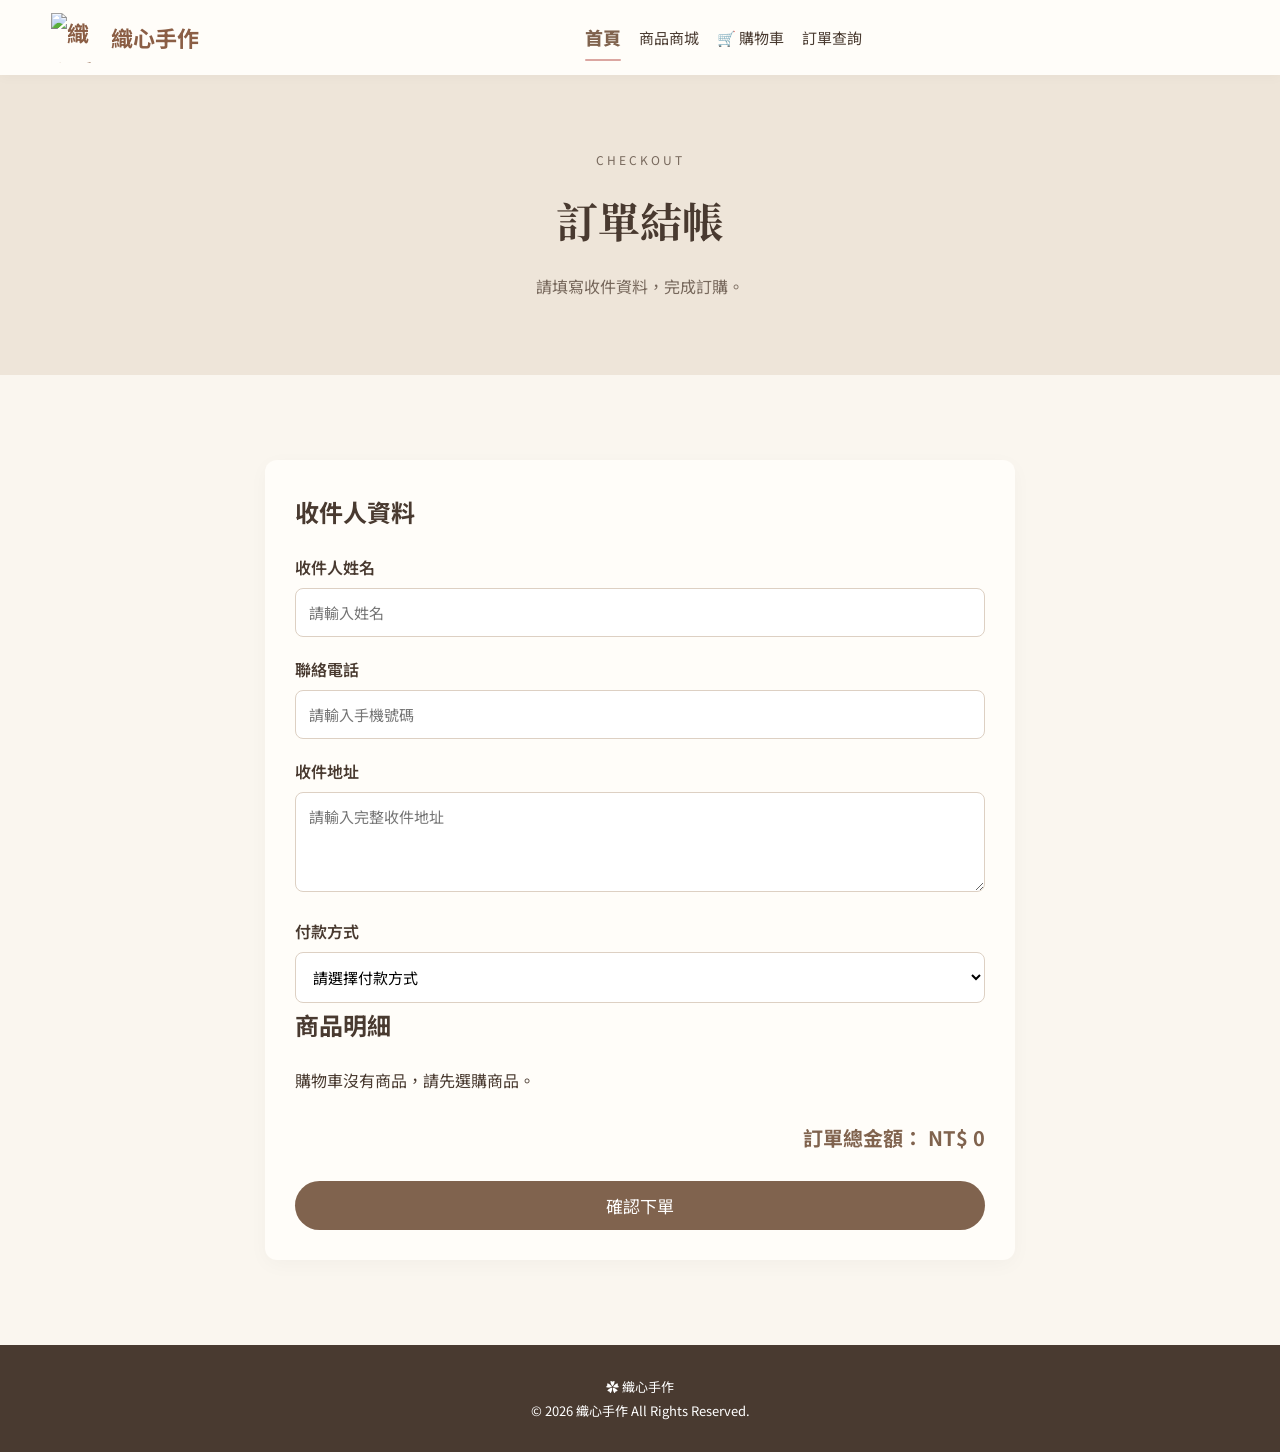
==== checkout.html @ cd2e56fe "Create checkout.html" ====
<!DOCTYPE html>
<html lang="zh-Hant">
<head>
<meta charset="UTF-8">
<meta name="viewport" content="width=device-width, initial-scale=1.0">
<title>織心手作｜結帳</title>
<link rel="stylesheet" href="./styles.css">
</head>
<script src="./app.js"></script>
<body>

<header>
    <a href="./index.html" class="logo">
        <img src="./images/logo.png" alt="織心手作 Logo">
        <span>織心手作</span>
    </a>
    <nav>
        <a href="./index.html">首頁</a>
        <a href="./product.html">商品商城</a>
        <a href="./cart.html">🛒 購物車</a>
        <a href="./orders.html">訂單查詢</a>
    </nav>
</header>

<main>
    <section class="page-banner">
        <p class="eyebrow">CHECKOUT</p>
        <h1>訂單結帳</h1>
        <p>請填寫收件資料，完成訂購。</p>
    </section>

    <section class="shopping-section">
        <div class="checkout-box">
            <h2>收件人資料</h2>

            <form id="checkout-form">
                <label for="customer-name">收件人姓名</label>
                <input type="text" id="customer-name" placeholder="請輸入姓名" required>

                <label for="customer-phone">聯絡電話</label>
                <input type="tel" id="customer-phone" placeholder="請輸入手機號碼" required>

                <label for="customer-address">收件地址</label>
                <textarea id="customer-address" placeholder="請輸入完整收件地址" required></textarea>

                <label for="payment-method">付款方式</label>
                <select id="payment-method" required>
                    <option value="">請選擇付款方式</option>
                    <option value="貨到付款（模擬）">貨到付款（模擬）</option>
                    <option value="銀行轉帳（模擬）">銀行轉帳（模擬）</option>
                    <option value="超商取貨付款（模擬）">超商取貨付款（模擬）</option>
                </select>

                <h2>商品明細</h2>
                <div id="checkout-items"></div>

                <div class="checkout-total">
                    訂單總金額：
                    <strong id="checkout-total">NT$ 0</strong>
                </div>

                <button type="submit" class="button submit-order">
                    確認下單
                </button>
            </form>
        </div>
    </section>
</main>

<footer>
    <p>✿ 織心手作</p>
    <p>© 2026 織心手作 All Rights Reserved.</p>
</footer>

<script src="./app.js"></script>
</body>
</html>
---- styles.css ----
@import url('https://fonts.googleapis.com/css2?family=Noto+Sans+TC:wght@400;500;600;700&family=Noto+Serif+TC:wght@500;600;700&display=swap');

:root {
    --cream: #faf6ef;
    --white: #fffdf9;
    --brown: #80634e;
    --dark: #493a30;
    --pink: #dba6a1;
    --green: #82917a;
    --light: #eee5d9;
}

* {
    margin: 0;
    padding: 0;
    box-sizing: border-box;
}

html {
    scroll-behavior: smooth;
}

body {
    font-family: 'Noto Sans TC', sans-serif;
    background: var(--cream);
    color: var(--dark);
    line-height: 1.8;
}

a {
    text-decoration: none;
    color: inherit;
}

img {
    max-width: 100%;
}

/* ================= HEADER ================= */

header {
    min-height: 75px;
    padding: 12px 4%;
    display: flex;
    align-items: center;
    justify-content: space-between;
    gap: 18px;
    background: var(--white);
    position: sticky;
    top: 0;
    z-index: 100;
    box-shadow: 0 2px 12px #00000008;
}

/* Logo bên trái */

header .logo {
    order: 1;
    display: flex;
    align-items: center;
    gap: 10px;
    flex: 0 0 auto;
    color: #8b5e45;
    font-size: 22px;
    font-weight: bold;
    margin: 0;
}

.logo img {
    width: 50px;
    height: 50px;
    object-fit: contain;
    display: block;
}

.logo span {
    white-space: nowrap;
}

/* Menu ở giữa */

header nav {
    order: 2;
    display: flex;
    align-items: center;
    justify-content: center;
    flex: 1;
    flex-wrap: wrap;
    gap: 18px;
}

nav a {
    font-size: 14px;
    transition: .3s;
}

nav a:hover {
    color: var(--pink);
}

/* Giỏ hàng bên phải */

header .cart-link {
    order: 3;
    flex: 0 0 auto;
    white-space: nowrap;
    color: var(--brown);
    font-weight: bold;
    font-size: 14px;
}

#cart-count {
    display: inline-flex;
    justify-content: center;
    align-items: center;
    min-width: 20px;
    height: 20px;
    padding: 0 5px;
    border-radius: 50%;
    background: var(--pink);
    color: white;
    font-size: 12px;
}

/* ================= HERO ================= */

.hero {
    min-height: 570px;
    background:
        linear-gradient(90deg, #493a30c9, #493a3040),
        url('https://images.unsplash.com/photo-1604881988758-f76ad2f7aac1?auto=format&fit=crop&w=1600&q=85')
        center/cover;
    display: flex;
    align-items: center;
    padding: 8%;
    color: white;
}

.hero-content {
    max-width: 650px;
}

.eyebrow {
    letter-spacing: 3px;
    font-size: 12px;
    margin-bottom: 18px;
}

.hero h1,
.page-banner h1 {
    font-family: 'Noto Serif TC', serif;
    font-size: clamp(35px, 6vw, 60px);
    line-height: 1.5;
    margin-bottom: 20px;
}

.hero p {
    margin-bottom: 25px;
}

/* ================= BUTTON ================= */

.button {
    display: inline-block;
    padding: 12px 28px;
    border-radius: 30px;
    background: var(--brown);
    color: white;
    border: none;
    cursor: pointer;
    transition: .3s;
}

.button:hover {
    background: var(--pink);
    transform: translateY(-2px);
}

/* ================= PAGE BANNER ================= */

.page-banner {
    min-height: 300px;
    background: #eee5d9;
    display: flex;
    flex-direction: column;
    justify-content: center;
    align-items: center;
    text-align: center;
    padding: 50px 8%;
}

.page-banner h1 {
    font-size: 42px;
}

.page-banner p {
    color: #77685c;
}

/* ================= SECTION ================= */

section {
    padding: 85px 8%;
}

.intro {
    display: grid;
    grid-template-columns: 1fr 1fr;
    gap: 60px;
    align-items: center;
}

.intro img {
    width: 100%;
    height: 350px;
    object-fit: cover;
    border-radius: 12px;
}

.intro h2,
.section-title h2,
.shop h2,
.contact h2,
.center-section h2 {
    font-family: 'Noto Serif TC', serif;
    font-size: 32px;
    margin-bottom: 20px;
}

.intro p {
    color: #77685c;
    margin-bottom: 12px;
}

/* ================= PRODUCTS ================= */

.products {
    background: var(--white);
}

.section-title {
    text-align: center;
    margin-bottom: 45px;
}

.section-title p {
    color: #918477;
}

.product-grid {
    display: grid;
    grid-template-columns: repeat(4, 1fr);
    gap: 25px;
}

.product-card {
    background: white;
    border-radius: 12px;
    overflow: hidden;
    box-shadow: 0 5px 20px #00000008;
    transition: .3s;
}

.product-card:hover {
    transform: translateY(-6px);
    box-shadow: 0 10px 25px #00000012;
}

.product-card img {
    width: 100%;
    height: 230px;
    object-fit: cover;
    display: block;
}

.product-info {
    padding: 18px;
}

.product-info h3 {
    font-size: 17px;
    margin-bottom: 8px;
}

.product-info p {
    font-size: 13px;
    color: #887a6d;
    min-height: 50px;
}

.price {
    color: #b47d6b;
    font-weight: bold;
    margin-top: 10px;
}

.center {
    text-align: center;
    margin-top: 40px;
}

/* Nút mua hàng */

.product-info .button {
    display: block;
    width: 100%;
    text-align: center;
    margin-top: 10px;
    font-family: inherit;
    font-size: 13px;
    padding: 9px 8px;
}

.buy-now {
    background: var(--pink);
}

.buy-now:hover {
    background: var(--brown);
}

/* ================= SHOP ================= */

.shop {
    text-align: center;
    background: #eee8df;
}

.shop > p {
    max-width: 700px;
    margin: 0 auto 25px;
}

.steps {
    display: grid;
    grid-template-columns: repeat(3, 1fr);
    gap: 20px;
    margin-top: 40px;
}

.step {
    padding: 25px;
    background: var(--white);
    border-radius: 12px;
}

.step span {
    display: block;
    font-size: 25px;
    color: var(--pink);
    margin-bottom: 10px;
}

.center-section {
    text-align: center;
    padding: 70px 8%;
}

/* ================= CONTACT ================= */

.contact {
    display: flex;
    justify-content: space-between;
    align-items: center;
    gap: 30px;
}

.contact a {
    color: var(--brown);
    display: block;
    margin-top: 10px;
}

.contact-box {
    background: var(--white);
    padding: 30px;
    border-radius: 12px;
    min-width: 230px;
}

/* ================= FOOTER ================= */

footer {
    text-align: center;
    padding: 30px;
    background: var(--dark);
    color: white;
    font-size: 13px;
}

/* ================= SHOPPING CART ================= */

.shopping-section {
    max-width: 1100px;
    margin: auto;
    min-height: 300px;
}

.cart-item {
    display: flex;
    gap: 25px;
    padding: 22px;
    margin-bottom: 20px;
    background: var(--white);
    border-radius: 12px;
    box-shadow: 0 5px 20px #00000008;
}

.cart-item img {
    width: 150px;
    height: 150px;
    object-fit: cover;
    border-radius: 10px;
}

.cart-item-info {
    flex: 1;
}

.cart-item-info h3 {
    margin-bottom: 8px;
}

.quantity-control {
    display: flex;
    align-items: center;
    gap: 15px;
    margin: 10px 0;
}

.quantity-control button {
    width: 32px;
    height: 32px;
    border: 1px solid var(--light);
    background: white;
    cursor: pointer;
    border-radius: 5px;
    font-size: 18px;
}

.remove-button {
    border: none;
    background: none;
    color: #b46d65;
    cursor: pointer;
    margin-top: 8px;
}

.cart-summary,
.checkout-box,
.success-box,
.order-card {
    background: var(--white);
    padding: 30px;
    border-radius: 12px;
    margin-top: 25px;
    box-shadow: 0 5px 20px #00000008;
}

.cart-summary h2,
.checkout-box h2 {
    margin-bottom: 20px;
}

.cart-summary .button {
    margin-top: 15px;
    margin-right: 10px;
}

.secondary-button {
    background: var(--green);
}

.empty-cart {
    text-align: center;
    padding: 60px 20px;
    background: var(--white);
    border-radius: 12px;
}

.empty-cart .button {
    margin-top: 20px;
}

/* ================= CHECKOUT ================= */

.checkout-box {
    max-width: 750px;
    margin: 0 auto;
}

.checkout-box label {
    display: block;
    margin-top: 18px;
    margin-bottom: 6px;
    font-weight: 600;
}

.checkout-box input,
.checkout-box textarea,
.checkout-box select {
    width: 100%;
    padding: 13px;
    border: 1px solid #ddd0c3;
    border-radius: 8px;
    font-family: inherit;
    font-size: 15px;
    background: white;
}

.checkout-box textarea {
    min-height: 100px;
    resize: vertical;
}

.checkout-box input:focus,
.checkout-box textarea:focus,
.checkout-box select:focus {
    outline: 2px solid var(--pink);
    border-color: var(--pink);
}

.checkout-item {
    display: flex;
    justify-content: space-between;
    gap: 15px;
    padding: 12px 0;
    border-bottom: 1px solid var(--light);
}

.checkout-total {
    font-size: 20px;
    font-weight: bold;
    text-align: right;
    margin: 25px 0;
    color: var(--brown);
}

.submit-order {
    width: 100%;
    font-size: 17px;
    font-family: inherit;
}

/* ================= ORDER SUCCESS ================= */

.success-box {
    max-width: 750px;
    margin: 40px auto;
    text-align: center;
    padding: 45px 25px;
}

.success-box h2 {
    color: var(--green);
    margin-bottom: 15px;
}

.order-detail {
    text-align: left;
    background: var(--cream);
    padding: 22px;
    border-radius: 10px;
    margin: 25px 0;
}

.order-detail p {
    margin-bottom: 8px;
}

.order-detail h3 {
    color: var(--brown);
    margin-top: 15px;
}

.success-box .button {
    margin: 8px;
}

/* ================= ORDER MANAGEMENT ================= */

.order-card {
    margin-bottom: 20px;
    border-left: 5px solid var(--pink);
}

.order-card h3 {
    margin-bottom: 12px;
    color: var(--brown);
}

.order-card p {
    margin: 7px 0;
}

/* ================= TABLET ================= */

@media(max-width: 900px) {
    .product-grid {
        grid-template-columns: repeat(2, 1fr);
    }

    header {
        padding: 12px 3%;
        gap: 10px;
    }

    header nav {
        gap: 10px;
    }

    header nav a {
        font-size: 12px;
    }

    header .logo {
        font-size: 18px;
    }
}

/* ================= MOBILE ================= */

@media(max-width: 600px) {

    /* Logo trái - giỏ hàng phải */

    header {
        flex-direction: row;
        flex-wrap: wrap;
        justify-content: space-between;
        padding: 10px 5%;
        gap: 10px;
    }

    header .logo {
        order: 1;
        font-size: 18px;
    }

    header .logo img {
        width: 42px;
        height: 42px;
    }

    header .cart-link {
        order: 2;
        margin-left: auto;
        font-size: 13px;
    }

    header nav {
        order: 3;
        flex: 0 0 100%;
        width: 100%;
        justify-content: center;
        gap: 12px;
    }

    nav a {
        font-size: 12px;
    }

    .hero {
        min-height: 450px;
        padding: 8% 6%;
    }

    section {
        padding: 60px 6%;
    }

    .intro {
        grid-template-columns: 1fr;
        gap: 25px;
    }

    .intro img {
        height: 250px;
    }

    .product-grid {
        grid-template-columns: repeat(2, 1fr);
        gap: 12px;
    }

    .product-card img {
        height: 160px;
    }

    .product-info {
        padding: 12px;
    }

    .product-info h3 {
        font-size: 14px;
    }

    .product-info p {
        font-size: 12px;
    }

    .steps {
        grid-template-columns: 1fr;
    }

    .contact {
        flex-direction: column;
        align-items: flex-start;
    }

    .contact-box {
        width: 100%;
    }

    .page-banner {
        min-height: 230px;
    }

    .page-banner h1 {
        font-size: 34px;
    }

    .cart-item {
        flex-direction: column;
        gap: 15px;
    }

    .cart-item img {
        width: 100%;
        height: 220px;
    }

    .cart-summary,
    .checkout-box,
    .success-box,
    .order-card {
        padding: 20px;
    }

    .checkout-item {
        font-size: 13px;
    }
}
/* ===== MENU ACTIVE EFFECT ===== */

header nav a {
    position: relative;
    display: inline-block;
    font-size: 15px;
    font-weight: 400;
    color: var(--dark);
    text-decoration: none;
    transition: all 0.25s ease;
}

header nav a.active {
    font-size: 18px;
    font-weight: 800;
    color: var(--brown);
}

header nav a.active::after {
    content: "";
    position: absolute;
    left: 0;
    bottom: -7px;
    width: 100%;
    height: 2px;
    background: var(--pink);
    border-radius: 5px;
}

header nav a:hover {
    color: var(--brown);
}
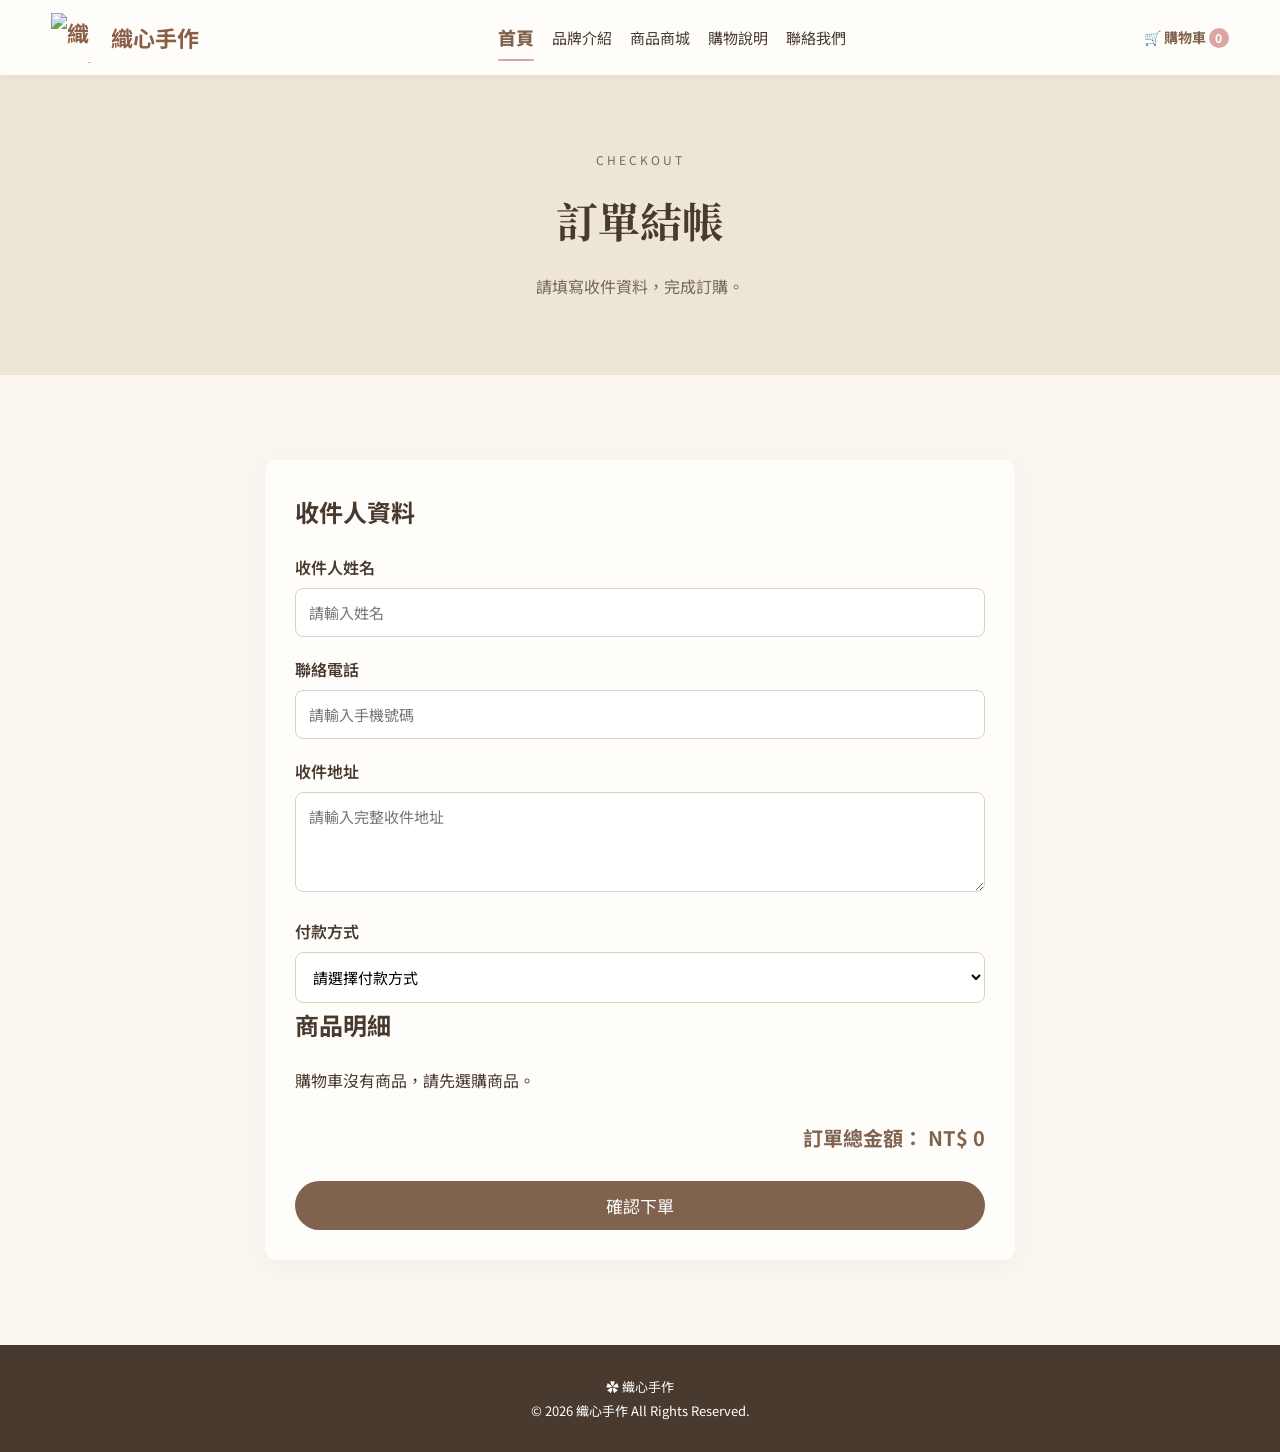
==== commit 956a8ce6: "Update checkout.html" ====
--- a/checkout.html
+++ b/checkout.html
@@ -10,17 +10,27 @@
 <body>
 
 <header>
+    <!-- Logo bên trái -->
     <a href="./index.html" class="logo">
         <img src="./images/logo.png" alt="織心手作 Logo">
         <span>織心手作</span>
     </a>
+    
+    <!-- Menu ở giữa -->
     <nav>
         <a href="./index.html">首頁</a>
+        <a href="./about.html">品牌介紹</a>
         <a href="./product.html">商品商城</a>
-        <a href="./cart.html">🛒 購物車</a>
-        <a href="./orders.html">訂單查詢</a>
+        <a href="./shop.html">購物說明</a>
+        <a href="./contact.html">聯絡我們</a>
     </nav>
+    
+    <!-- Giỏ hàng bên phải -->
+    <a href="./cart.html" class="cart-link">
+        🛒 購物車 <span id="cart-count">0</span>
+    </a>
 </header>
+
 
 <main>
     <section class="page-banner">
@@ -74,4 +84,4 @@
 
 <script src="./app.js"></script>
 </body>
-</html>+</html>
